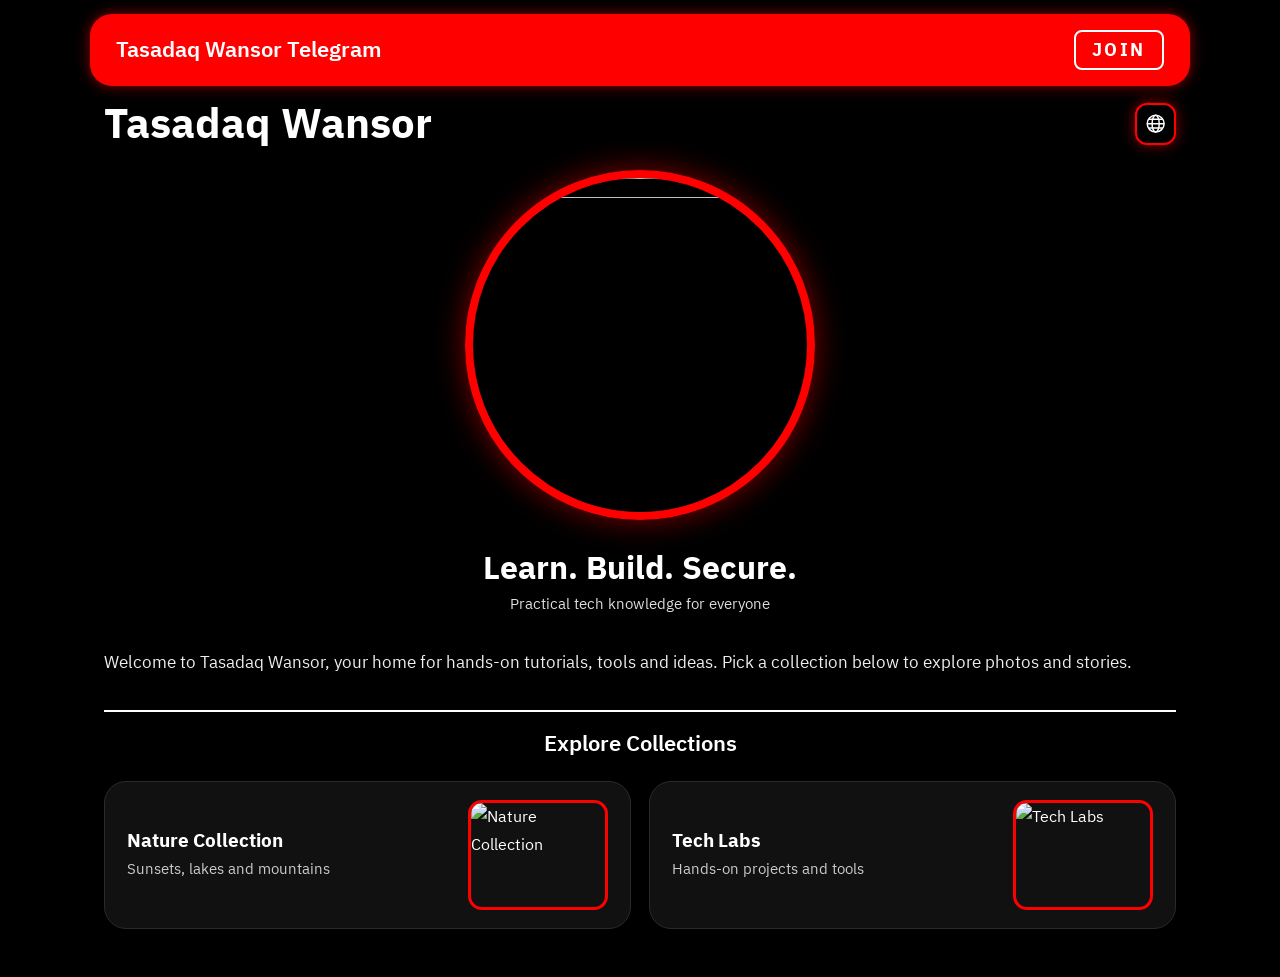
==== index.html @ 59a441fa "Add files via upload" ====
<!DOCTYPE html>
<html lang="en" dir="ltr">
<head>
<meta charset="UTF-8">
<meta name="viewport" content="width=device-width, initial-scale=1">
<title>Tasadaq Wansor</title>
<link rel="stylesheet" href="style.css">
</head>
<body>
<svg width="0" height="0" style="position:absolute">
  <symbol id="i-img" viewBox="0 0 24 24"><rect x="2.5" y="3.5" width="19" height="17" rx="3" fill="none" stroke="currentColor" stroke-width="1.8"/><circle cx="8.5" cy="9" r="1.8" fill="currentColor"/><path d="M3 18l5.5-5.5 4 4 3-3L21 18" fill="none" stroke="currentColor" stroke-width="1.8" stroke-linejoin="round"/></symbol>
  <symbol id="i-globe" viewBox="0 0 24 24"><g fill="none" stroke="currentColor" stroke-width="1.7"><circle cx="12" cy="12" r="9.5"/><ellipse cx="12" cy="12" rx="4" ry="9.5"/><path d="M2.5 12h19M4 7h16M4 17h16"/></g></symbol>
  <symbol id="i-user" viewBox="0 0 24 24"><circle cx="12" cy="8" r="4.2" fill="currentColor"/><path d="M4 21c0-4.4 3.6-7 8-7s8 2.6 8 7z" fill="currentColor"/></symbol>
  <symbol id="i-play" viewBox="0 0 24 24"><path d="M7 4l13 8-13 8z" fill="currentColor"/></symbol>
  <symbol id="i-copy" viewBox="0 0 24 24"><g fill="none" stroke="currentColor" stroke-width="2" stroke-linejoin="round"><rect x="9" y="9" width="11" height="11" rx="2.5"/><path d="M5 15V6.5A2.5 2.5 0 0 1 7.5 4H15"/></g></symbol>
</svg>

<header class="topbar">
  <span data-i18n="siteUrl">Tasadaq Wansor</span>
  <a id="joinLink" class="join" href="#" target="_blank" rel="noopener noreferrer" dir="ltr" lang="en" aria-label="Join our Telegram channel" title="Join our Telegram channel" data-i18n-aria="joinLabel" data-i18n-title="joinLabel">JOIN</a>
</header>

<div class="container">
  <div class="titlebar">
    <h1 id="pageTitle" data-i18n="brand">Tasadaq Wansor</h1>
    <div class="lang">
      <button id="langBtn" class="globe" aria-label="Language" data-i18n-aria="langLabel" aria-haspopup="true"><svg class="icon"><use href="#i-globe"/></svg></button>
      <ul id="langMenu" class="lang-menu" hidden>
        <li><button data-lang="ar">العربية 🇪🇬</button></li>
        <li><button data-lang="en">English 🇬🇧</button></li>
      </ul>
    </div>
  </div>

  <!-- الصفحة الرئيسية -->
  <main id="home" class="view">
    <img id="homeCircle" class="hero-circle" src="images/home-circle.svg" alt="">
    <div class="hero-text">
      <h2 data-i18n="heroTitle"></h2>
      <p data-i18n="heroSub"></p>
    </div>
    <p class="lead" data-i18n="lead"></p>
    <hr>
    <h3 class="section-title" data-i18n="sectionTitle"></h3>
    <div class="frames" id="frames"></div>
  </main>

  <!-- الصفحة الثانية (قالب واحد يُعاد استخدامه) -->
  <main id="gallery" class="view" hidden>
    <button id="backBtn" class="back" data-i18n="back"></button>
    <img id="galleryHero" class="gallery-hero" src="" alt="">
    <h2 id="gTitle" class="g-title"></h2>
    <p id="gText" class="lead"></p>
    <div id="grid" class="grid"></div>
  </main>

  <!-- الصفحة الثالثة (نفس الصفحة الموجودة، يفتحها الإطار الثاني) — دليل منتجات المقاطعة -->
  <main id="page3" class="view" hidden>
    <button id="p3Back" class="back" data-i18n="back"></button>
    <img id="p3Hero" class="p3-hero" src="" alt="">
    <h2 id="p3Title" class="p3-title"></h2>
    <p id="p3Text" class="p3-text"></p>
    <div class="p3-tools" role="search">
      <label for="p3Search" class="sr-only" data-i18n="p3SearchLabel"></label>
      <input id="p3Search" class="p3-search" type="search" dir="auto" autocomplete="off">
      <div id="p3Filters" class="p3-filters" role="group" aria-label="Filter"></div>
    </div>
    <p id="p3Count" class="p3-count" aria-live="polite"></p>
    <div id="p3Frames"></div>
    <p id="p3Empty" class="p3-empty" data-i18n="p3Empty" hidden></p>
    <p id="p3Note" class="p3-note" data-i18n="p3Note"></p>
  </main>

  <!-- صفحة تفاصيل المنتج (تُفتح بالضغط على بطاقة المنتج) -->
  <main id="page4" class="view" hidden>
    <button id="p4Back" class="back" data-i18n="back"></button>
    <article class="pd">
      <img id="p4Img" class="pd-img" src="" alt="" referrerpolicy="no-referrer">
      <div class="pd-info">
        <h2 id="p4Title" class="pd-title"></h2>
        <div class="ppub pd-pub">
          <img id="p4Avatar" class="avatar avatar-lg" src="images/avatars/default.svg" alt="">
          <div class="pd-pubtext"><small id="p4PubLabel"></small><strong id="p4Co"></strong></div>
        </div>
        <div class="pd-meta"><span id="p4Badge" class="pbadge"></span><span id="p4Cat" class="pbadge"></span></div>
        <h3 id="p4DescLabel" class="pd-h"></h3>
        <p id="p4Desc" class="pd-desc"></p>
        <p id="p4Rev" class="prev"></p>
        <p id="p4Credit" class="pd-credit" hidden></p>
        <a id="p4Src" class="psrc" href="#" target="_blank" rel="noopener noreferrer"></a>
      </div>
    </article>
    <p class="p3-note" data-i18n="p3Note"></p>
  </main>
</div>
<div id="toast" class="toast" hidden></div>
<script src="data/sources.js"></script>
<script src="data/entries.js"></script>
<script src="data/photos.js"></script>
<script src="data/photos-external.js"></script>
<script src="script.js"></script>
</body>
</html>
---- style.css ----
@import url("https://fonts.googleapis.com/css2?family=IBM+Plex+Sans+Arabic:wght@400;500;600;700&display=swap");
:root{--red:#ff0000;--bg:#000;--card:#111;--text:#fff;--glow:0 0 14px rgba(255,0,0,.55);--r:22px}
*{box-sizing:border-box;margin:0}
body{background:var(--bg);color:var(--text);font-family:"Segoe UI",Tahoma,Arial,sans-serif;line-height:1.7;padding-bottom:48px}
.icon{width:1.6em;height:1.6em;display:block}
.topbar{background:var(--red);margin:14px auto 0;max-width:1100px;width:calc(100% - 28px);border-radius:var(--r);padding:16px 26px;display:flex;justify-content:space-between;align-items:center;font-weight:700;font-size:clamp(1.1rem,3.5vw,1.6rem);box-shadow:var(--glow)}
.topbar .icon{width:40px;height:40px;border:2.5px solid #fff;border-radius:8px;padding:3px}
.topbar .join{display:inline-flex;align-items:center;justify-content:center;height:40px;padding:0 16px;border:2.5px solid #fff;border-radius:8px;background:transparent;color:#fff;font:inherit;font-size:clamp(.95rem,3vw,1.15rem);font-weight:800;letter-spacing:.14em;line-height:1;text-decoration:none;text-transform:uppercase;white-space:nowrap;unicode-bidi:isolate;cursor:pointer;transition:background .2s,color .2s,transform .2s}
.topbar .join:hover,.topbar .join:focus-visible{background:#fff;color:var(--red);transform:translateY(-1px)}
.topbar .join:active{transform:translateY(0)}
.topbar .join:focus-visible{outline:2px solid #000;outline-offset:2px}
.container{max-width:1100px;margin:0 auto;padding:0 14px}
.titlebar{display:flex;justify-content:space-between;align-items:center;margin:10px 0 18px;min-height:56px}
h1{font-size:clamp(1.8rem,6vw,3rem)}
.lang{position:relative}
.globe{background:#000;color:#fff;border:2.5px solid var(--red);border-radius:12px;padding:8px;cursor:pointer;box-shadow:var(--glow);transition:.2s}
.globe:hover{background:#200}
.lang-menu{position:absolute;inset-inline-end:0;top:110%;list-style:none;padding:6px;background:var(--card);border:2px solid var(--red);border-radius:14px;z-index:20;min-width:150px;box-shadow:var(--glow)}
.lang-menu button{width:100%;background:none;border:0;color:#fff;font:inherit;padding:10px 14px;border-radius:10px;cursor:pointer;text-align:start}
.lang-menu button:hover,.lang-menu button.active{background:var(--red)}
.view[hidden]{display:none}
.hero-circle{display:block;margin:10px auto 26px;width:min(350px,70vw);aspect-ratio:1;border-radius:50%;object-fit:cover;border:8px solid var(--red);box-shadow:0 0 30px rgba(255,0,0,.5)}
.hero-text{text-align:center;margin-bottom:28px}
.hero-text h2{font-size:clamp(1.4rem,4.5vw,2.2rem)}
.hero-text p{color:#ddd}
.lead{color:#eee;font-size:1.05rem;margin-bottom:22px}
hr{border:0;border-top:2px solid #fff;margin:30px 0 14px}
.section-title{text-align:center;font-size:1.4rem;margin-bottom:18px}
.frames{display:grid;gap:18px;grid-template-columns:1fr}
.frame{display:flex;align-items:center;justify-content:space-between;gap:16px;background:var(--card);border:1px solid #2a2a2a;border-radius:var(--r);padding:18px 22px;color:#fff;font:inherit;text-align:start;cursor:pointer;transition:.25s}
.frame:hover{border-color:var(--red);box-shadow:var(--glow);transform:translateY(-3px)}
.frame h4{font-size:1.15rem}.frame p{color:#ccc;font-size:.95rem}
.thumb{width:120px;height:110px;object-fit:cover;border-radius:14px;border:3px solid var(--red);flex:none}
.back{background:var(--red);color:#fff;border:0;border-radius:14px;padding:8px 22px;font:inherit;font-weight:700;cursor:pointer;margin-bottom:16px;box-shadow:var(--glow)}
.gallery-hero{display:block;width:100%;max-height:480px;aspect-ratio:2/1;object-fit:cover;border:3px solid #fff;border-radius:20px;margin-bottom:18px}
.g-title{margin-bottom:6px;font-size:clamp(1.4rem,4vw,2rem)}
.grid{display:grid;gap:16px;grid-template-columns:repeat(auto-fill,minmax(150px,1fr))}
.card{background:var(--card);border:3px solid var(--red);border-radius:20px;padding:14px;text-align:center;box-shadow:var(--glow),inset 0 0 12px rgba(255,0,0,.2);transition:.25s}
.card:hover{transform:translateY(-4px)}
.card img{width:100%;aspect-ratio:1;object-fit:cover;border-radius:50%;border:2px solid var(--red);margin-bottom:10px}
.card h5{font-size:1rem}.card p{font-size:.85rem;color:#ccc;padding-bottom:8px;border-bottom:2px solid var(--red)}
@media(min-width:700px){.frames{grid-template-columns:1fr 1fr}.grid{grid-template-columns:repeat(3,1fr)}.thumb{width:140px}}
@media(min-width:1000px){.grid{gap:24px}}
::view-transition-group(hero){animation-duration:.6s;animation-timing-function:cubic-bezier(.65,0,.35,1)}
::view-transition-old(hero),::view-transition-new(hero){height:100%;object-fit:cover}

/* ===== الصفحة الثالثة: دليل منتجات المقاطعة ===== */
.sr-only{position:absolute;width:1px;height:1px;overflow:hidden;clip:rect(0 0 0 0);white-space:nowrap}
.p3-hero{display:block;width:100%;max-width:960px;aspect-ratio:3/1;object-fit:cover;margin:18px auto 22px;border:3px solid #fff;border-radius:18px;box-shadow:0 0 14px rgba(255,255,255,.15)}
.p3-title{width:100%;max-width:960px;margin:0 auto 14px;background:var(--card);border:2px solid #2a2a2a;border-radius:14px;text-align:center;padding:8px 12px;font-size:clamp(1.3rem,4.5vw,2rem)}
.p3-text{width:100%;max-width:960px;margin:0 auto 20px;color:#fff;font-size:1.02rem}
.p3-tools{position:sticky;top:0;z-index:15;background:#000;padding:10px 0 12px;margin-bottom:8px;border-bottom:1px solid #222}
.p3-search{display:block;width:100%;background:#111;color:#fff;border:2px solid var(--red);border-radius:14px;padding:12px 16px;font:inherit;box-shadow:var(--glow);outline:0}
.p3-search:focus{box-shadow:0 0 0 3px rgba(255,0,0,.45),var(--glow)}
.p3-filters{display:flex;flex-wrap:wrap;gap:8px;margin-top:10px;position:relative}
.chip{background:#111;color:#fff;border:2px solid #333;border-radius:999px;padding:6px 16px;font:inherit;font-size:.92rem;cursor:pointer;transition:.2s}
.chip:hover{border-color:var(--red)}
.chip.active{background:var(--red);border-color:var(--red);box-shadow:var(--glow)}
.chip small{opacity:.8;margin-inline-start:6px}
.p3-count{color:#ddd;font-size:.92rem;margin:6px 0 14px}
.bframe{background:#0a0a0a;border:3px solid var(--red);border-radius:22px;padding:18px;margin-bottom:28px;box-shadow:var(--glow),inset 0 0 14px rgba(255,0,0,.15)}
.bframe[hidden]{display:none}
.bframe-head{display:flex;align-items:center;justify-content:space-between;gap:12px;margin-bottom:16px;flex-wrap:wrap}
.bframe-head h3{font-size:clamp(1.15rem,3.6vw,1.5rem)}
.bframe-head span{background:var(--red);border-radius:999px;padding:2px 14px;font-size:.9rem;font-weight:700}
.pgrid{display:grid;gap:14px;grid-template-columns:repeat(auto-fill,minmax(min(100%,150px),1fr))}
.pcard{display:flex;flex-direction:column;background:var(--card);border:2px solid #2a2a2a;border-radius:18px;overflow:hidden;cursor:pointer;transition:.2s;outline:0}
.pcard:hover,.pcard:focus-visible{border-color:var(--red);transform:translateY(-3px);box-shadow:var(--glow)}
.pimg-wrap{position:relative;padding:10px 10px 0}
.pimg{display:block;width:100%;aspect-ratio:1/1;object-fit:cover;border-radius:14px;border:2px solid var(--red);background:#000}
.pbody{display:flex;flex-direction:column;align-items:flex-start;gap:8px;padding:12px 12px 14px;flex:1;min-width:0;width:100%}
.pname{font-size:1.02rem;line-height:1.35}
.ppub{display:flex;align-items:center;gap:8px;min-width:0}
/* الأفاتار الافتراضي: دائرة كاملة + إطار أحمر رفيع */
.avatar{display:block;width:32px;height:32px;flex:none;border-radius:50%;object-fit:cover;border:2px solid var(--red);background:#2b2b2b}
.avatar-lg{width:56px;height:56px;border-width:2.5px}
.pco{color:#ccc;font-size:.88rem;line-height:1.3;min-width:0;overflow-wrap:anywhere}
.pbadge{display:inline-block;border:1px solid var(--red);border-radius:999px;padding:0 10px;font-size:.72rem;color:#fff}
.preason{font-size:.88rem;color:#e8e8e8;border-top:1px solid #2a2a2a;padding-top:8px;width:100%;display:-webkit-box;-webkit-line-clamp:3;-webkit-box-orient:vertical;overflow:hidden}
.psrc{display:inline-block;margin-top:auto;color:#fff;font-size:.85rem;text-decoration:underline;text-decoration-color:var(--red);text-underline-offset:3px;word-break:break-word}
.psrc:hover,.psrc:focus-visible{color:var(--red)}
.p3-empty{text-align:center;color:#ddd;padding:26px 0;font-size:1.05rem}
.p3-note{color:#aaa;font-size:.82rem;border-top:1px solid #222;margin-top:12px;padding-top:12px}
@media(min-width:560px){.pgrid{gap:16px;grid-template-columns:repeat(auto-fill,minmax(210px,1fr))}}
@media(max-width:559px){.bframe{padding:12px}}
.toast{position:fixed;bottom:24px;left:50%;transform:translateX(-50%);background:var(--red);color:#fff;padding:12px 22px;border-radius:14px;z-index:100;box-shadow:var(--glow)}
.toast[hidden]{display:none}

/* ===== أيقونات النسخ (الصفحة الثانية) ===== */
.copy{display:inline-grid;place-items:center;vertical-align:middle;margin-inline-start:6px;padding:2px;background:none;border:0;border-radius:6px;color:#fff;cursor:pointer;transition:.2s}
.copy svg{width:14px;height:14px}
.copy:hover,.copy:focus-visible,.copy:active,.copy.done{color:var(--red);filter:drop-shadow(0 0 4px rgba(255,0,0,.8))}

/* ===== صفحة تفاصيل المنتج ===== */
.pd{display:grid;gap:22px;grid-template-columns:1fr;max-width:960px;margin:6px auto 0}
.pd-img{display:block;width:100%;aspect-ratio:1/1;object-fit:cover;border:3px solid var(--red);border-radius:22px;box-shadow:var(--glow);background:#000}
.pd-info{display:flex;flex-direction:column;align-items:flex-start;gap:14px;min-width:0}
.pd-title{font-size:clamp(1.4rem,4.5vw,2.1rem);line-height:1.3}
.pd-pubtext{display:flex;flex-direction:column;line-height:1.35}
.pd-pubtext small{color:#bbb;font-size:.8rem}
.pd-pubtext strong{font-size:1.05rem}
.pd-meta{display:flex;flex-wrap:wrap;gap:8px}
.pd-meta .pbadge{font-size:.85rem;padding:2px 14px}
.pd-h{font-size:1.05rem;border-bottom:2px solid var(--red);padding-bottom:4px;width:100%}
.pd-desc{color:#eee;font-size:1.02rem}
@media(min-width:700px){.pd{grid-template-columns:minmax(260px,420px) 1fr;align-items:start}}

/* تاريخ آخر مراجعة للمعلومة */
.prev{display:block;color:#aaa;font-size:.74rem;margin:4px 0 0}
.pd-rev,#p4Rev{font-size:.85rem}

/* مع زيادة الأقسام: صف التصنيفات يتمرر أفقيًا في الشاشات الصغيرة بدل أن يملأ الشاشة */
@media(max-width:759px){
  .p3-filters .chip{white-space:nowrap}
}

/* قائمة «منتجات وشركات المقاطعة» المنسدلة */
.fdd-caret{margin-inline-start:8px;font-size:.8em}
.fdd-menu{position:absolute;top:100%;inset-inline-start:0;margin-top:8px;width:min(340px,100%);max-height:min(60vh,420px);overflow-y:auto;background:#111;border:2px solid var(--red);border-radius:16px;padding:6px;box-shadow:var(--glow);z-index:30;scrollbar-width:thin}
.fdd-menu[hidden]{display:none}
.fdd-item{display:flex;align-items:center;justify-content:space-between;gap:10px;width:100%;background:transparent;color:#fff;border:0;border-radius:10px;padding:9px 12px;font:inherit;font-size:.92rem;text-align:start;cursor:pointer}
.fdd-item:hover,.fdd-item:focus-visible{background:#222;outline:0}
.fdd-item.active{background:var(--red)}
.fdd-item small{opacity:.8}

.pd-credit{font-size:.78rem;color:#aaa}
.pd-credit a{color:#ddd}
.ptype{position:absolute;inset-inline-start:18px;bottom:8px;max-width:calc(100% - 36px);font-size:.62rem;line-height:1.4;color:#fff;background:rgba(0,0,0,.78);border:1px solid var(--red);border-radius:999px;padding:1px 9px;white-space:nowrap;overflow:hidden;text-overflow:ellipsis}
.pimg.is-logo,.pd-img.is-logo{object-fit:contain;background:#fff;padding:12%}
/* صور مربعة (غزة / شعار مقاطعة) في الصفحتين الثانية والثالثة: تظهر كاملة دون قص أو تشويه */
.gallery-hero.is-square,.p3-hero.is-square{aspect-ratio:1/1;width:min(100%,480px);max-height:none;max-width:480px;margin-inline:auto;object-fit:contain;background:#fff}
.p3-hero.is-square{margin-top:18px;margin-bottom:22px}

/* =====================================================================
   تحسينات التنسيق البصري فقط (إضافة في نهاية الملف — لا تغيّر أي محتوى)
   ===================================================================== */

/* --- الخط: IBM Plex Sans Arabic مع بدائل النظام --- */
body{font-family:"IBM Plex Sans Arabic","Segoe UI",Tahoma,Arial,sans-serif;font-weight:400;line-height:1.8;-webkit-text-size-adjust:100%;text-rendering:optimizeLegibility;overflow-wrap:break-word}
h1,h2,h3,h4,h5{font-weight:700;line-height:1.4}

/* --- الهيدر والعناوين: تناسق الأحجام والأوزان --- */
.topbar{gap:12px;line-height:1.4;font-weight:600;font-size:clamp(.95rem,3.6vw,1.4rem)}
.topbar .join{flex:none}
h1{font-size:clamp(1.5rem,5.5vw,2.6rem);line-height:1.3}
.hero-text h2{font-size:clamp(1.25rem,4.4vw,2rem)}
.hero-text p{font-size:.95rem}
.lead{font-size:clamp(.98rem,3.3vw,1.08rem);line-height:1.95;text-wrap:pretty}
.section-title{font-size:clamp(1.05rem,3.7vw,1.35rem);font-weight:600;line-height:1.7;text-wrap:balance;max-width:44ch;margin-inline:auto}
.frame h4{font-size:clamp(1.05rem,3.6vw,1.2rem);margin-bottom:2px}
.frame p{line-height:1.6}
.g-title,.p3-title{font-size:clamp(1.25rem,4.4vw,1.9rem);line-height:1.4}
.g-title{margin-bottom:10px}
.pd-title{line-height:1.4}
.bframe-head h3{font-size:clamp(1.1rem,3.6vw,1.45rem);line-height:1.4}
.bframe-head span{font-size:.85rem;font-weight:600;line-height:1.7;white-space:nowrap}

/* --- الصفحة الثانية: تنسيق النص أسفل الصورة --- */
#gText.lead{background:var(--card);border:1px solid #2a2a2a;border-inline-start:4px solid var(--red);border-radius:16px;padding:16px 18px;margin-top:4px;margin-bottom:24px;font-size:clamp(1rem,3.4vw,1.1rem);line-height:2.05;color:#f2f2f2;box-shadow:0 0 14px rgba(255,0,0,.12)}

/* --- الصفحة الثالثة: النص التعريفي --- */
.p3-text{line-height:1.95;text-wrap:pretty}

/* --- الصور: أحجام مناسبة للهاتف مع الحفاظ على النسبة --- */
.p3-hero.is-square{width:min(100%,320px);max-width:320px}
@media(max-width:599px){
  .topbar{padding:12px 16px;margin-top:12px;width:calc(100% - 24px)}
  .topbar .join{height:36px;padding:0 12px;letter-spacing:.1em;border-width:2px}
  .container{padding:0 12px}
  .titlebar{margin:8px 0 14px;min-height:48px}
  .hero-circle{width:min(210px,56vw);border-width:6px;margin:6px auto 20px}
  .hero-text{margin-bottom:22px}
  .gallery-hero.is-square{width:min(100%,250px);border-radius:16px;margin-bottom:16px}
  .p3-hero.is-square{width:min(100%,210px);max-width:210px;border-radius:16px;margin-top:12px;margin-bottom:18px}
  #gText.lead{padding:14px 16px}
  .frame{padding:14px 16px;gap:12px}
  .thumb{width:104px;height:96px}
}
@media(max-width:359px){
  .topbar{font-size:.9rem}
  .hero-circle{width:min(190px,56vw)}
  .gallery-hero.is-square{width:min(100%,220px)}
  .p3-hero.is-square{width:min(100%,190px);max-width:190px}
  .thumb{width:92px;height:88px}
}
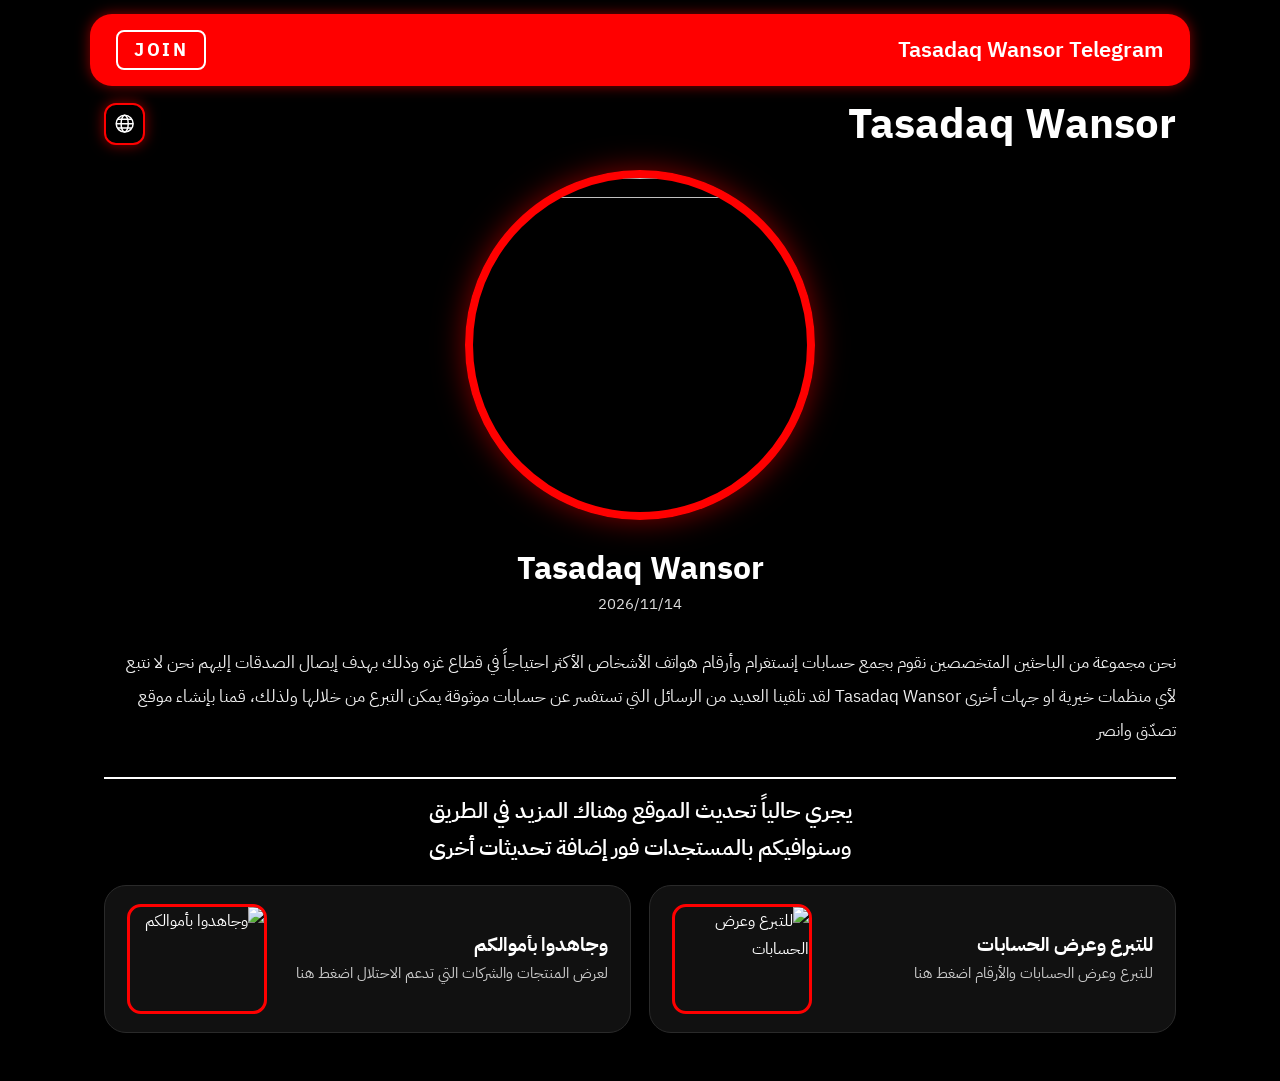
==== commit e59ac079: "Add files via upload" ====
--- a/index.html
+++ b/index.html
@@ -1,10 +1,10 @@
 <!DOCTYPE html>
-<html lang="en" dir="ltr">
+<html lang="ar" dir="rtl">
 <head>
 <meta charset="UTF-8">
 <meta name="viewport" content="width=device-width, initial-scale=1">
 <title>Tasadaq Wansor</title>
-<link rel="stylesheet" href="style.css">
+<link rel="stylesheet" href="style.css?v=20261116">
 </head>
 <body>
 <svg width="0" height="0" style="position:absolute">
@@ -26,8 +26,8 @@
     <div class="lang">
       <button id="langBtn" class="globe" aria-label="Language" data-i18n-aria="langLabel" aria-haspopup="true"><svg class="icon"><use href="#i-globe"/></svg></button>
       <ul id="langMenu" class="lang-menu" hidden>
-        <li><button data-lang="ar">العربية 🇪🇬</button></li>
-        <li><button data-lang="en">English 🇬🇧</button></li>
+        <li><button data-lang="ar">العربية</button></li>
+        <li><button data-lang="en">English</button></li>
       </ul>
     </div>
   </div>
@@ -94,10 +94,14 @@
   </main>
 </div>
 <div id="toast" class="toast" hidden></div>
-<script src="data/sources.js"></script>
-<script src="data/entries.js"></script>
-<script src="data/photos.js"></script>
-<script src="data/photos-external.js"></script>
-<script src="script.js"></script>
+<script src="data/sources.js?v=20261116"></script>
+<script src="data/entries.js?v=20261116"></script>
+<script src="data/photos.js?v=20261116"></script>
+<script src="data/photos-external.js?v=20261116"></script>
+<script src="data/photos-mirror.js?v=20261116"></script>
+<script src="data/translations-seed.js?v=20261118"></script>
+<script src="data/translations-baseline.js?v=20261118"></script>
+<script src="script.js?v=20261120"></script>
+<script src="translate.js?v=20261121"></script>
 </body>
 </html>
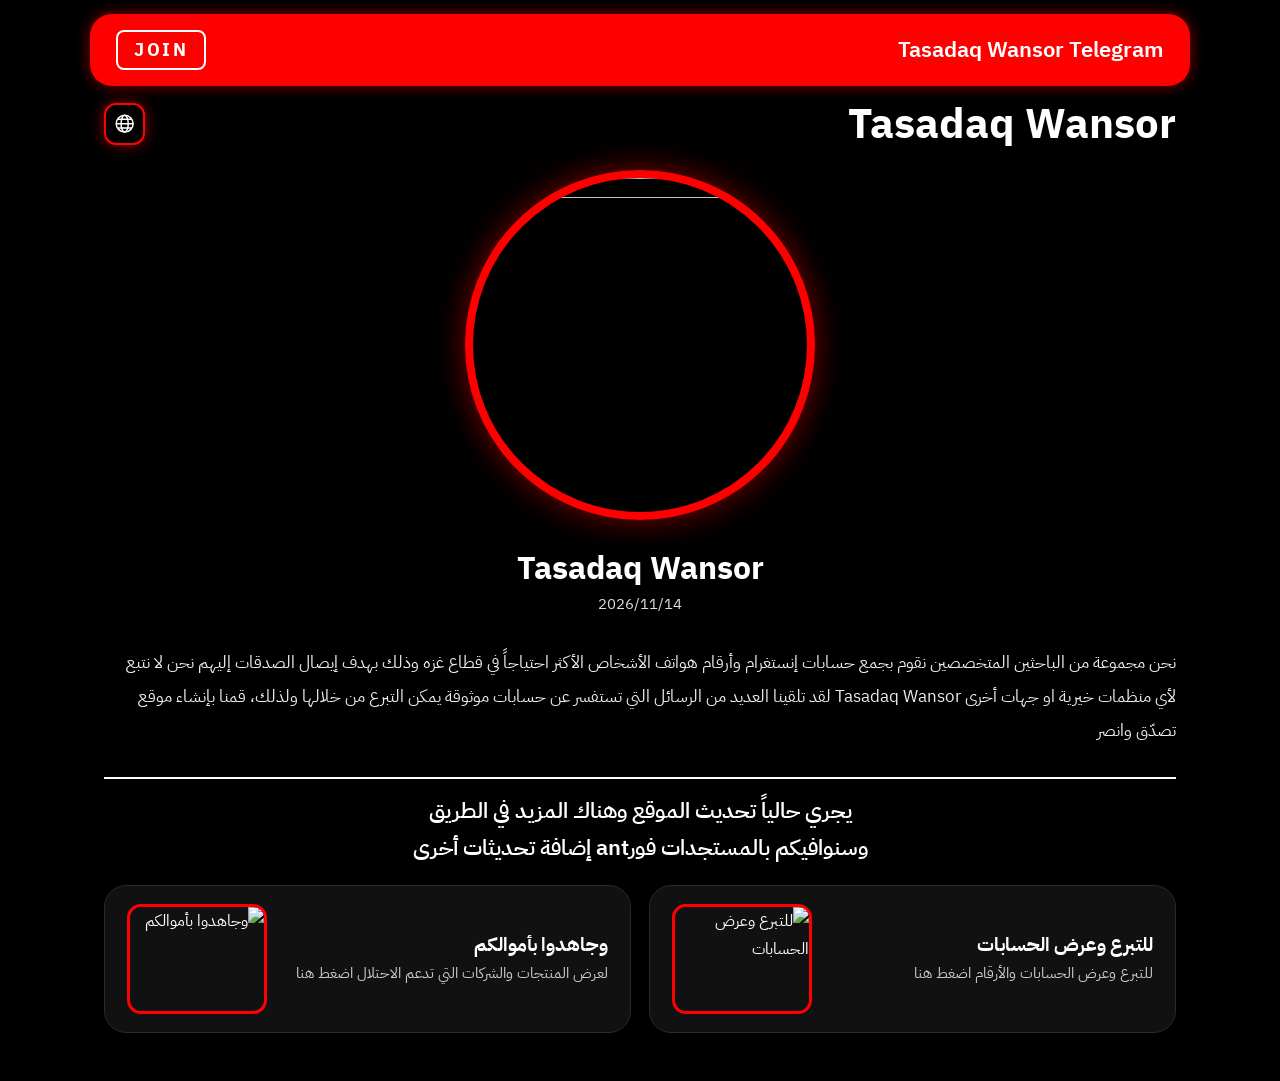
==== commit c4e3452d: "Add files via upload" ====
--- a/index.html
+++ b/index.html
@@ -102,6 +102,6 @@
 <script src="data/translations-seed.js?v=20261118"></script>
 <script src="data/translations-baseline.js?v=20261118"></script>
 <script src="script.js?v=20261120"></script>
-<script src="translate.js?v=20261121"></script>
+<script src="translate.js?v=20261118"></script>
 </body>
 </html>
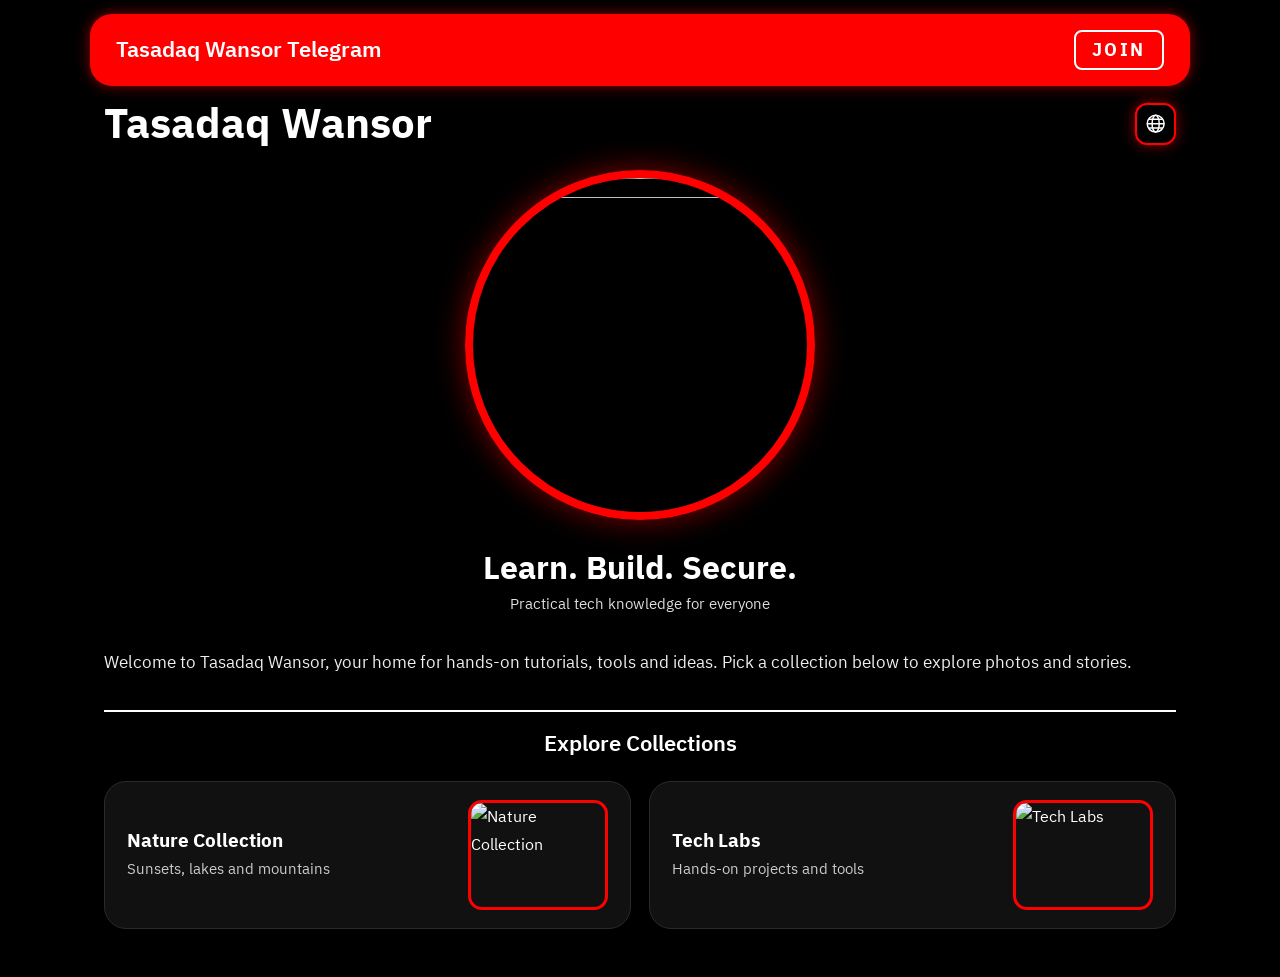
==== commit b7770fc1: "Add files via upload" ====
--- a/index.html
+++ b/index.html
@@ -1,5 +1,5 @@
 <!DOCTYPE html>
-<html lang="ar" dir="rtl">
+<html lang="en" dir="ltr">
 <head>
 <meta charset="UTF-8">
 <meta name="viewport" content="width=device-width, initial-scale=1">
@@ -101,7 +101,7 @@
 <script src="data/photos-mirror.js?v=20261116"></script>
 <script src="data/translations-seed.js?v=20261118"></script>
 <script src="data/translations-baseline.js?v=20261118"></script>
-<script src="script.js?v=20261120"></script>
+<script src="script.js?v=20261116"></script>
 <script src="translate.js?v=20261118"></script>
 </body>
 </html>
